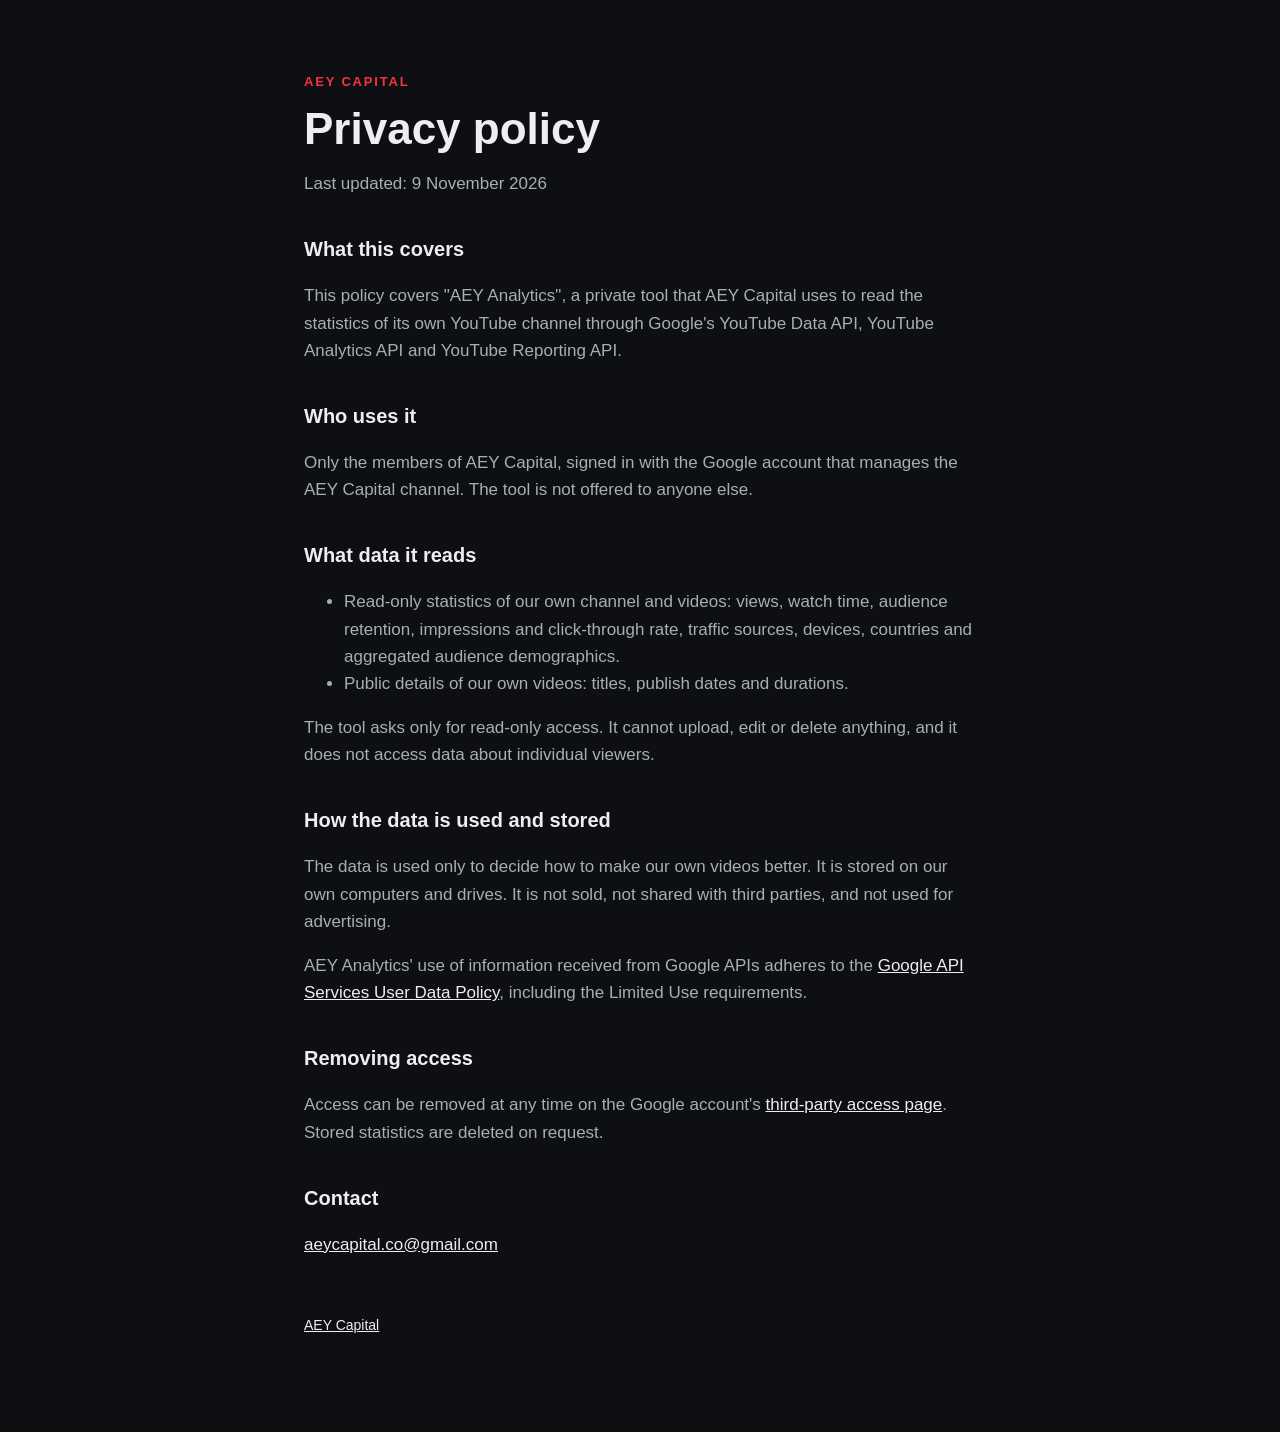
==== privacy/index.html @ 87ed630c "AEY Capital home page + privacy policy for the read-only YouTube analytics tool Google OAuth needs a" ====
<!DOCTYPE html>
<html lang="en">
<head>
<meta charset="utf-8">
<meta name="viewport" content="width=device-width, initial-scale=1">
<title>Privacy policy - AEY Capital</title>
<link rel="stylesheet" href="/style.css">
</head>
<body>
<main>
  <div class="tag">AEY Capital</div>
  <h1>Privacy policy</h1>
  <p>Last updated: 9 November 2026</p>

  <h2>What this covers</h2>
  <p>This policy covers "AEY Analytics", a private tool that AEY Capital uses to read the statistics of its own
  YouTube channel through Google's YouTube Data API, YouTube Analytics API and YouTube Reporting API.</p>

  <h2>Who uses it</h2>
  <p>Only the members of AEY Capital, signed in with the Google account that manages the AEY Capital channel. The
  tool is not offered to anyone else.</p>

  <h2>What data it reads</h2>
  <ul>
    <li>Read-only statistics of our own channel and videos: views, watch time, audience retention, impressions and
    click-through rate, traffic sources, devices, countries and aggregated audience demographics.</li>
    <li>Public details of our own videos: titles, publish dates and durations.</li>
  </ul>
  <p>The tool asks only for read-only access. It cannot upload, edit or delete anything, and it does not access
  data about individual viewers.</p>

  <h2>How the data is used and stored</h2>
  <p>The data is used only to decide how to make our own videos better. It is stored on our own computers and
  drives. It is not sold, not shared with third parties, and not used for advertising.</p>
  <p>AEY Analytics' use of information received from Google APIs adheres to the
  <a href="https://developers.google.com/terms/api-services-user-data-policy">Google API Services User Data Policy</a>,
  including the Limited Use requirements.</p>

  <h2>Removing access</h2>
  <p>Access can be removed at any time on the Google account's
  <a href="https://myaccount.google.com/permissions">third-party access page</a>. Stored statistics are deleted on
  request.</p>

  <h2>Contact</h2>
  <p><a href="mailto:aeycapital.co@gmail.com">aeycapital.co@gmail.com</a></p>

  <footer><a href="/">AEY Capital</a></footer>
</main>
</body>
</html>
---- style.css ----
:root { --ink: #0E0F12; --card: #1B1D22; --text: #EDEEF0; --grey: #A8ADB7; --red: #F5333F; }
* { box-sizing: border-box; }
body { margin: 0; background: var(--ink); color: var(--text); font: 17px/1.6 -apple-system, "Avenir Next", "Segoe UI", Helvetica, Arial, sans-serif; }
main { max-width: 720px; margin: 0 auto; padding: 72px 24px 96px; }
.tag { color: var(--red); letter-spacing: .14em; font-size: 13px; font-weight: 600; text-transform: uppercase; }
h1 { font-size: 44px; line-height: 1.1; margin: 12px 0 16px; }
h2 { font-size: 20px; margin: 36px 0 8px; }
p, li { color: var(--grey); }
a { color: var(--text); }
.card { background: var(--card); border: 1px solid rgba(255,255,255,.08); border-radius: 16px; padding: 20px 24px; margin-top: 32px; }
footer { margin-top: 56px; font-size: 14px; color: var(--grey); }
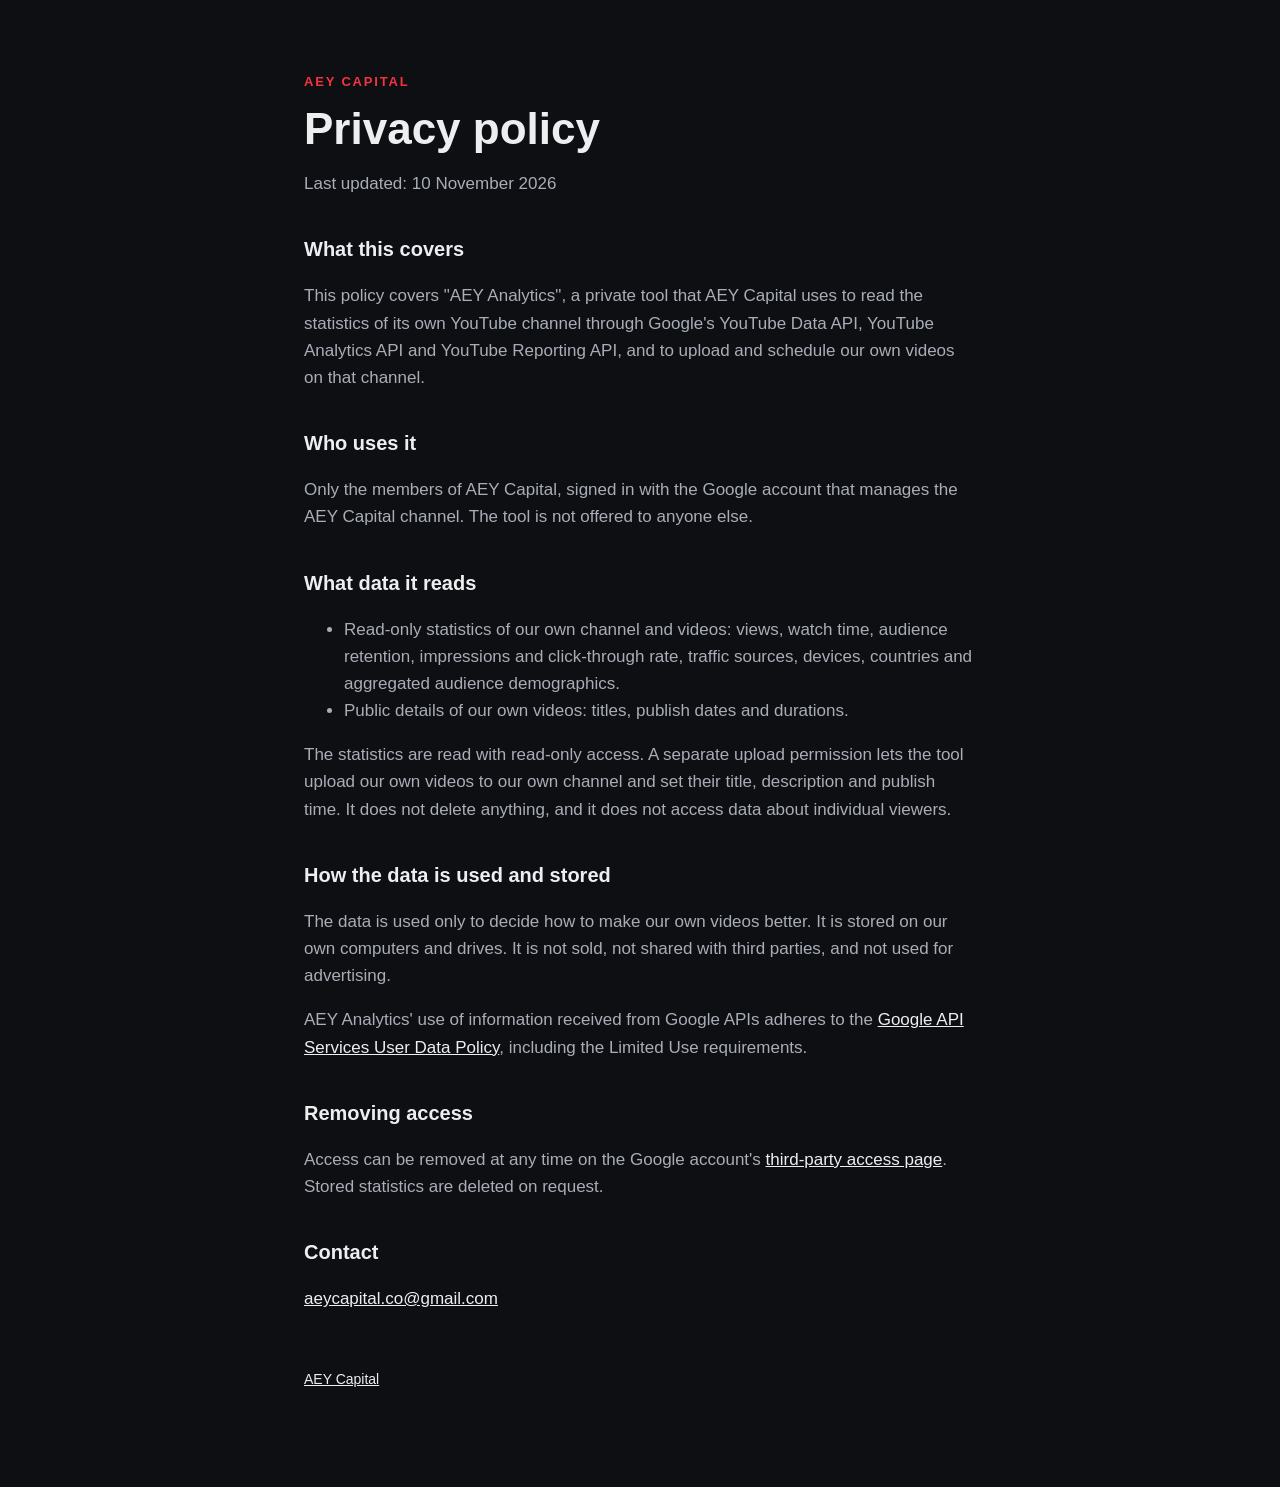
==== commit 9867dac9: "privacy: uploads of our own videos (YouTube upload scope)" ====
--- a/privacy/index.html
+++ b/privacy/index.html
@@ -10,11 +10,12 @@
 <main>
   <div class="tag">AEY Capital</div>
   <h1>Privacy policy</h1>
-  <p>Last updated: 9 November 2026</p>
+  <p>Last updated: 10 November 2026</p>
 
   <h2>What this covers</h2>
   <p>This policy covers "AEY Analytics", a private tool that AEY Capital uses to read the statistics of its own
-  YouTube channel through Google's YouTube Data API, YouTube Analytics API and YouTube Reporting API.</p>
+  YouTube channel through Google's YouTube Data API, YouTube Analytics API and YouTube Reporting API, and to
+  upload and schedule our own videos on that channel.</p>
 
   <h2>Who uses it</h2>
   <p>Only the members of AEY Capital, signed in with the Google account that manages the AEY Capital channel. The
@@ -26,8 +27,9 @@
     click-through rate, traffic sources, devices, countries and aggregated audience demographics.</li>
     <li>Public details of our own videos: titles, publish dates and durations.</li>
   </ul>
-  <p>The tool asks only for read-only access. It cannot upload, edit or delete anything, and it does not access
-  data about individual viewers.</p>
+  <p>The statistics are read with read-only access. A separate upload permission lets the tool upload our own
+  videos to our own channel and set their title, description and publish time. It does not delete anything, and it
+  does not access data about individual viewers.</p>
 
   <h2>How the data is used and stored</h2>
   <p>The data is used only to decide how to make our own videos better. It is stored on our own computers and
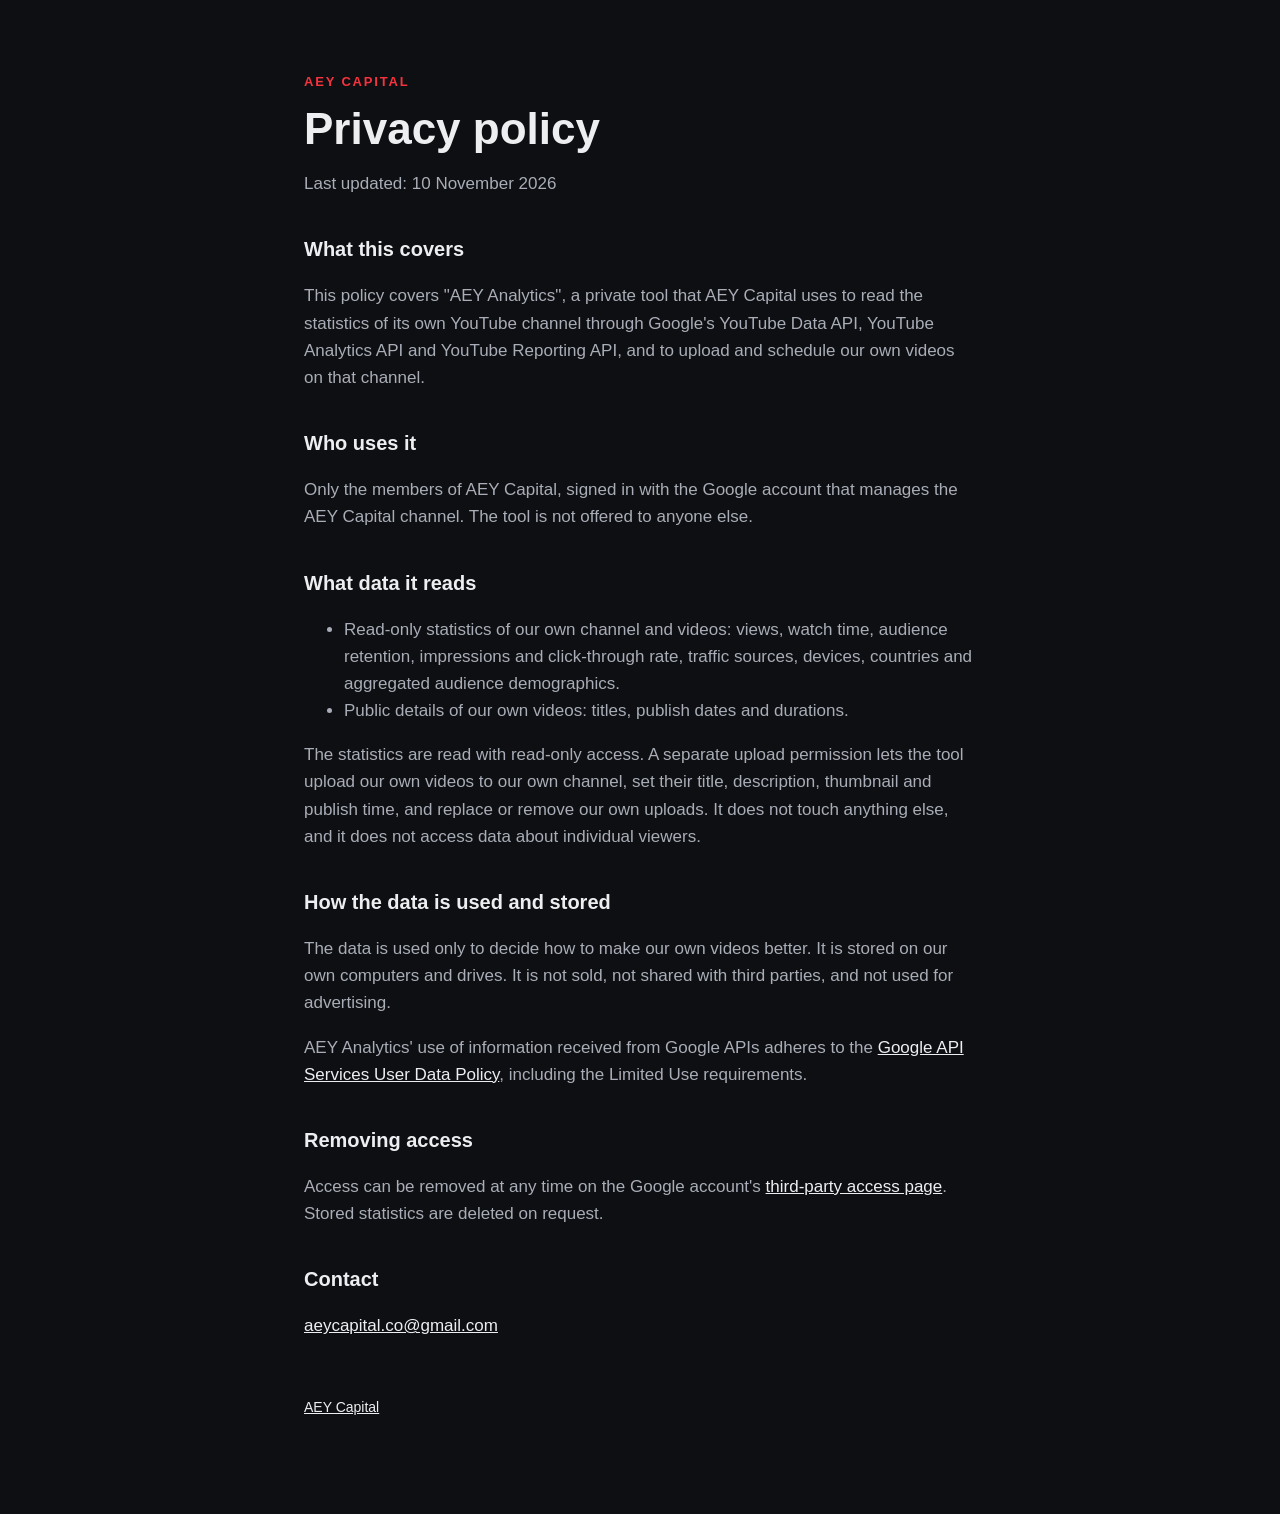
==== commit 15e8675f: "privacy: upload permission also replaces/removes our own uploads" ====
--- a/privacy/index.html
+++ b/privacy/index.html
@@ -28,8 +28,8 @@
     <li>Public details of our own videos: titles, publish dates and durations.</li>
   </ul>
   <p>The statistics are read with read-only access. A separate upload permission lets the tool upload our own
-  videos to our own channel and set their title, description and publish time. It does not delete anything, and it
-  does not access data about individual viewers.</p>
+  videos to our own channel, set their title, description, thumbnail and publish time, and replace or remove our own
+  uploads. It does not touch anything else, and it does not access data about individual viewers.</p>
 
   <h2>How the data is used and stored</h2>
   <p>The data is used only to decide how to make our own videos better. It is stored on our own computers and
